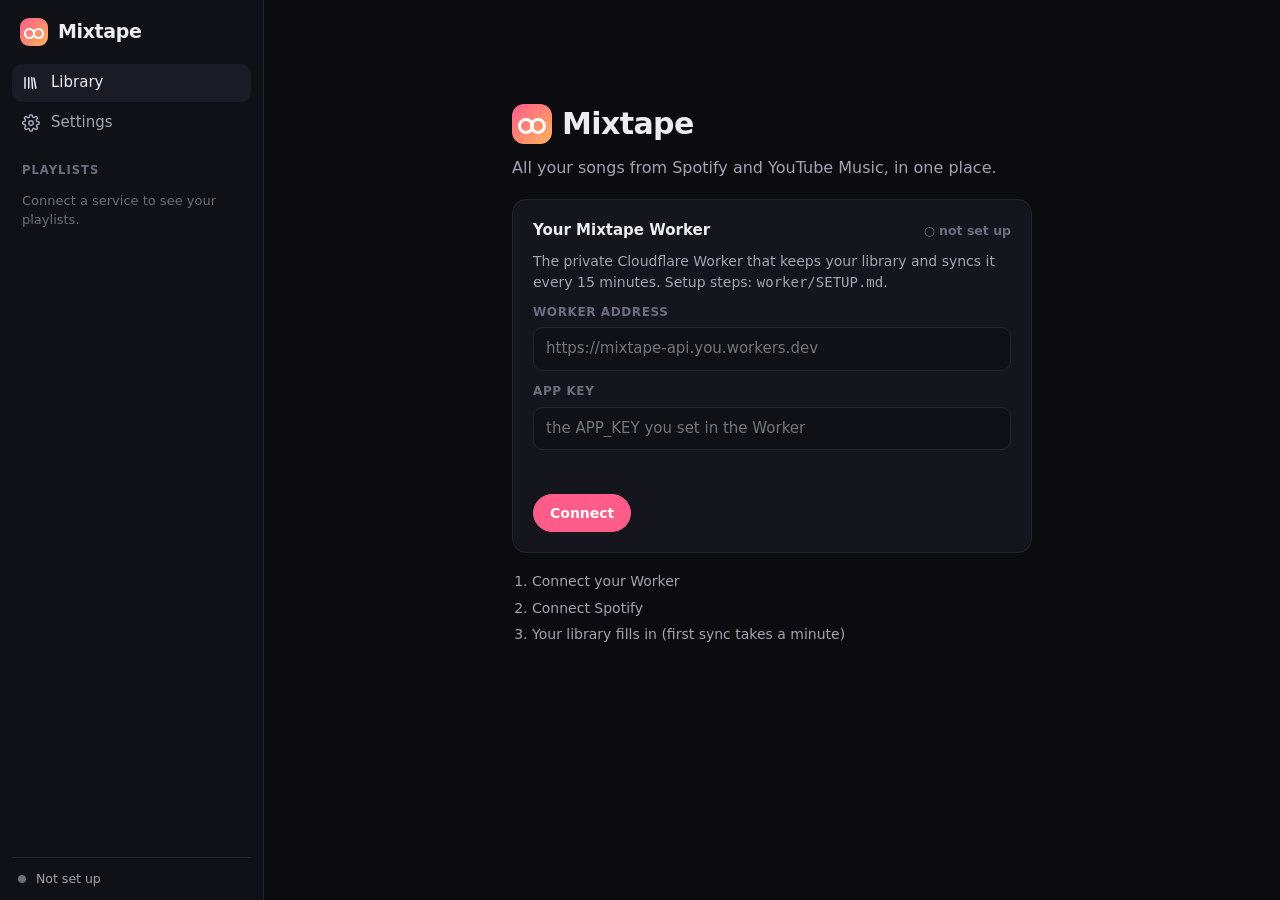
==== index.html @ 329425df "Add Mixtape: Spotify library sync with search and filters" ====
<!DOCTYPE html>
<html lang="en" data-theme="dark">
<head>
<meta charset="utf-8">
<meta name="viewport" content="width=device-width, initial-scale=1, viewport-fit=cover">
<meta name="theme-color" content="#0b0b10">
<title>Mixtape</title>
<link rel="icon" href="data:image/svg+xml,%3Csvg xmlns='http://www.w3.org/2000/svg' viewBox='0 0 64 64'%3E%3Crect width='64' height='64' rx='16' fill='%23ff5c8a'/%3E%3Ccircle cx='22' cy='34' r='8' fill='none' stroke='%23fff' stroke-width='5'/%3E%3Ccircle cx='42' cy='34' r='8' fill='none' stroke='%23fff' stroke-width='5'/%3E%3C/svg%3E">
<link rel="stylesheet" href="css/app.css">
</head>
<body>
<div id="app">
  <header class="mtop">
    <button class="iconbtn" data-act="drawer" aria-label="Menu"><svg class="i" viewBox="0 0 24 24"><path d="M4 7h16M4 12h16M4 17h16"/></svg></button>
    <div class="brand"><span class="logo"></span>Mixtape</div>
    <span class="grow"></span>
    <span id="syncDotM" class="syncdot"></span>
  </header>
  <div class="scrim" data-act="drawer"></div>
  <aside id="side"></aside>
  <main id="main"></main>
</div>
<div id="toast" role="status"></div>
<script type="module" src="js/app.js"></script>
</body>
</html>
---- css/app.css ----
/* Mixtape — one stylesheet. Dark by default, light via [data-theme=light]. */
:root{
  --bg:#0b0b10;--bg2:#101017;--panel:#15151d;--panel2:#1b1b25;--line:#24242f;--line2:#30303d;
  --text:#ececf1;--dim:#a3a3b2;--faint:#6d6d7e;--acc:#ff5c8a;--acc2:#ffb35c;--accbg:rgba(255,92,138,.12);
  --sp:#1ed760;--yt:#ff3d3d;--ok:#4ade80;--warn:#fbbf24;--err:#f87171;
  --r:14px;--r2:10px;--shadow:0 10px 40px rgba(0,0,0,.45);
  --font:ui-sans-serif,system-ui,-apple-system,"Segoe UI",Roboto,"Helvetica Neue",Arial,sans-serif;
  --mono:ui-monospace,"SF Mono","JetBrains Mono",Menlo,Consolas,monospace;
  --row:58px;--side:264px;
}
[data-theme=light]{
  --bg:#f6f6f9;--bg2:#efeff4;--panel:#fff;--panel2:#f3f3f7;--line:#e5e5ec;--line2:#d6d6e0;
  --text:#15151d;--dim:#55556a;--faint:#8b8b9c;--accbg:rgba(255,92,138,.1);--shadow:0 10px 40px rgba(20,20,40,.12);
}
*{box-sizing:border-box;margin:0}
html,body{height:100%}
body{background:var(--bg);color:var(--text);font:15px/1.45 var(--font);-webkit-font-smoothing:antialiased;overflow:hidden}
button,input,select{font:inherit;color:inherit}
a{color:inherit;text-decoration:none}
.i{width:18px;height:18px;fill:none;stroke:currentColor;stroke-width:2;stroke-linecap:round;stroke-linejoin:round;flex:none}
.grow{flex:1}
.muted{color:var(--dim)}.faint{color:var(--faint)}.mono{font-family:var(--mono)}

/* ---------- layout ---------- */
#app{display:grid;grid-template-columns:var(--side) 1fr;height:100vh;height:100dvh}
aside{background:var(--bg2);border-right:1px solid var(--line);display:flex;flex-direction:column;min-height:0;padding:18px 12px 12px}
main{min-width:0;min-height:0;display:flex;flex-direction:column;overflow:hidden}
.mtop{display:none}
.brand{display:flex;align-items:center;gap:10px;font-weight:800;font-size:19px;letter-spacing:-.02em;padding:0 8px 18px}
.logo{width:28px;height:28px;border-radius:9px;background:linear-gradient(135deg,var(--acc),var(--acc2));position:relative;flex:none}
.logo::before,.logo::after{content:"";position:absolute;top:10px;width:7px;height:7px;border:2.5px solid #fff;border-radius:50%}
.logo::before{left:4px}.logo::after{right:4px}

.nav{display:flex;flex-direction:column;gap:2px}
.nav a,.pl a{display:flex;align-items:center;gap:11px;padding:8px 10px;border-radius:var(--r2);color:var(--dim);font-weight:500;min-width:0}
.nav a:hover,.pl a:hover{background:var(--panel);color:var(--text)}
.nav a.on,.pl a.on{background:var(--panel2);color:var(--text)}
.nav a .n{margin-left:auto;font:12px var(--mono);color:var(--faint)}
.sechead{display:flex;align-items:center;gap:8px;margin:20px 10px 8px;font-size:11.5px;font-weight:700;letter-spacing:.09em;text-transform:uppercase;color:var(--faint)}
.plfilter{margin:0 4px 8px;padding:7px 10px;border-radius:9px;background:var(--panel);border:1px solid var(--line);outline:none;font-size:13.5px;width:calc(100% - 8px)}
.plfilter:focus{border-color:var(--line2)}
.pl{flex:1;overflow:auto;min-height:0;display:flex;flex-direction:column;gap:1px;margin:0 -4px;padding:0 4px}
.pl a{padding:6px 8px}
.pl .nm{white-space:nowrap;overflow:hidden;text-overflow:ellipsis;font-size:14px}
.thumb{width:34px;height:34px;border-radius:7px;background:var(--panel2) center/cover;flex:none;display:grid;place-items:center;color:var(--faint)}
.thumb.liked{background:linear-gradient(135deg,#6d4aff,#ff5c8a);color:#fff}
.src{width:8px;height:8px;border-radius:50%;flex:none;margin-left:auto}
.src.spotify{background:var(--sp)}.src.youtube{background:var(--yt)}
.sidefoot{border-top:1px solid var(--line);margin-top:10px;padding:12px 6px 0;display:flex;align-items:center;gap:10px;font-size:12.5px}
.syncdot{width:8px;height:8px;border-radius:50%;background:var(--faint);flex:none}
.syncdot.ok{background:var(--ok)}.syncdot.busy{background:var(--acc2);animation:pulse 1s infinite}.syncdot.err{background:var(--err)}
@keyframes pulse{50%{opacity:.35}}

/* ---------- page head ---------- */
.page{display:flex;flex-direction:column;min-height:0;flex:1}
.hero{display:flex;gap:22px;align-items:flex-end;padding:30px 32px 20px;background:linear-gradient(180deg,var(--hero,rgba(255,92,138,.16)),transparent)}
.hero .cover{width:132px;height:132px;border-radius:16px;background:var(--panel2) center/cover;box-shadow:var(--shadow);flex:none;display:grid;place-items:center}
.hero .cover.liked{background:linear-gradient(135deg,#6d4aff,#ff5c8a)}
.hero .cover .i{width:48px;height:48px;color:#fff}
.hero .kicker{font-size:12px;font-weight:700;letter-spacing:.1em;text-transform:uppercase;color:var(--dim)}
.hero h1{font-size:clamp(26px,4vw,44px);letter-spacing:-.03em;line-height:1.05;margin:6px 0 8px;font-weight:800}
.hero .meta{color:var(--dim);font-size:14px;display:flex;gap:8px;flex-wrap:wrap;align-items:center}
.badge{display:inline-flex;align-items:center;gap:6px;padding:3px 9px;border-radius:99px;font-size:12px;font-weight:600;background:var(--panel2);border:1px solid var(--line)}
.badge.spotify{color:var(--sp)}.badge.youtube{color:var(--yt)}

/* ---------- toolbar ---------- */
.tools{display:flex;gap:10px;align-items:center;flex-wrap:wrap;padding:0 32px 14px}
.search{display:flex;align-items:center;gap:8px;background:var(--panel);border:1px solid var(--line);border-radius:99px;padding:0 14px;height:38px;min-width:220px;flex:1;max-width:420px}
.search:focus-within{border-color:var(--line2)}
.search input{background:none;border:0;outline:none;flex:1;min-width:0}
.chips{display:flex;gap:6px;flex-wrap:wrap}
.chip{height:34px;padding:0 13px;border-radius:99px;background:var(--panel);border:1px solid var(--line);cursor:pointer;font-size:13.5px;font-weight:500;color:var(--dim);display:inline-flex;align-items:center;gap:7px}
.chip:hover{color:var(--text)}
.chip.on{background:var(--text);color:var(--bg);border-color:var(--text)}
select.chip{appearance:none;padding-right:28px;background-image:linear-gradient(45deg,transparent 50%,currentColor 50%),linear-gradient(135deg,currentColor 50%,transparent 50%);background-position:calc(100% - 15px) 15px,calc(100% - 10px) 15px;background-size:5px 5px;background-repeat:no-repeat}
select.chip option{background:var(--panel);color:var(--text)}
.count{font:12.5px var(--mono);color:var(--faint);margin-left:auto}

/* ---------- track list ---------- */
.list{flex:1;overflow:auto;min-height:0;position:relative;padding:0 20px 28px}
.thead,.row{display:grid;grid-template-columns:40px minmax(0,2.2fr) minmax(0,1.3fr) 110px 70px 64px 40px;align-items:center;gap:12px;padding:0 12px}
.thead{position:sticky;top:0;z-index:2;height:36px;background:var(--bg);border-bottom:1px solid var(--line);font-size:12px;font-weight:600;letter-spacing:.06em;text-transform:uppercase;color:var(--faint)}
.thead button{background:none;border:0;cursor:pointer;color:inherit;font:inherit;letter-spacing:inherit;text-transform:inherit;text-align:left;padding:0;display:flex;gap:4px;align-items:center}
.thead button.on{color:var(--text)}
.rows{position:relative}
.row{position:absolute;left:0;right:0;height:var(--row);border-radius:var(--r2);color:var(--dim);font-size:14px}
.row:hover{background:var(--panel)}
.row .idx{font:13px var(--mono);color:var(--faint);text-align:right}
.row .t{display:flex;align-items:center;gap:12px;min-width:0}
.row .art{width:42px;height:42px;border-radius:8px;background:var(--panel2) center/cover;flex:none}
.row .tt{min-width:0}
.row .ti{color:var(--text);font-weight:500;white-space:nowrap;overflow:hidden;text-overflow:ellipsis}
.row .ar,.row .al{white-space:nowrap;overflow:hidden;text-overflow:ellipsis;font-size:13.5px}
.row .dur,.row .add{font:12.5px var(--mono)}
.row .srcs{display:flex;gap:5px}
.pill{width:22px;height:22px;border-radius:7px;display:grid;place-items:center;font-size:10.5px;font-weight:800;color:#0b0b10}
.pill.spotify{background:var(--sp)}.pill.youtube{background:var(--yt);color:#fff}
.row .go{opacity:0;justify-self:end;width:32px;height:32px;border-radius:9px;display:grid;place-items:center;color:var(--dim)}
.row:hover .go{opacity:1}.row .go:hover{background:var(--panel2);color:var(--text)}
.empty{padding:70px 20px;text-align:center;color:var(--dim)}
.empty h3{color:var(--text);font-size:18px;margin-bottom:6px}

/* ---------- cards / settings ---------- */
.wrap{padding:30px 32px 40px;overflow:auto;flex:1}
.wrap h2{font-size:28px;letter-spacing:-.03em;margin-bottom:4px}
.grid{display:grid;grid-template-columns:repeat(auto-fit,minmax(320px,1fr));gap:16px;margin-top:22px;align-items:start}
.card{background:var(--panel);border:1px solid var(--line);border-radius:var(--r);padding:20px}
.card h3{font-size:15px;display:flex;align-items:center;gap:10px;margin-bottom:10px}
.card p{color:var(--dim);font-size:14px}
.field{display:flex;flex-direction:column;gap:6px;margin:12px 0}
.field label{font-size:12px;font-weight:600;color:var(--faint);letter-spacing:.05em;text-transform:uppercase}
.field input{background:var(--bg2);border:1px solid var(--line);border-radius:10px;padding:10px 12px;outline:none}
.field input:focus{border-color:var(--acc)}
.btn{height:38px;padding:0 16px;border-radius:99px;border:1px solid var(--line2);background:var(--panel2);cursor:pointer;font-weight:600;font-size:14px;display:inline-flex;align-items:center;gap:8px}
.btn:hover{border-color:var(--faint)}
.btn.pri{background:var(--acc);border-color:var(--acc);color:#fff}
.btn.sp{background:var(--sp);border-color:var(--sp);color:#0b0b10}
.btn.danger{color:var(--err)}
.btn:disabled{opacity:.5;cursor:default}
.btns{display:flex;gap:8px;flex-wrap:wrap;margin-top:14px}
.status{display:inline-flex;align-items:center;gap:7px;font-size:12.5px;font-weight:600;margin-left:auto}
.status.on{color:var(--ok)}.status.off{color:var(--faint)}.status.bad{color:var(--err)}
.log{font:12.5px var(--mono);color:var(--dim);display:flex;flex-direction:column;gap:6px;max-height:260px;overflow:auto}
.log span{color:var(--faint);margin-right:8px}
.steps{padding-left:20px;color:var(--dim);font-size:14px;display:flex;flex-direction:column;gap:6px;margin:6px 0 4px}
.onb{max-width:560px;margin:8vh auto;padding:0 20px}
.onb .brand{font-size:30px;padding:0 0 10px}
.onb .logo{width:40px;height:40px;border-radius:12px}
.onb .logo::before,.onb .logo::after{top:14px;width:10px;height:10px;border-width:3px}
.onb .logo::before{left:6px}.onb .logo::after{right:6px}
.err{color:var(--err);font-size:13px;min-height:18px}
.progress{height:4px;border-radius:9px;background:var(--panel2);overflow:hidden;margin-top:12px}
.progress i{display:block;height:100%;width:40%;background:linear-gradient(90deg,var(--acc),var(--acc2));animation:slide 1.2s infinite ease-in-out}
@keyframes slide{0%{transform:translateX(-100%)}100%{transform:translateX(250%)}}

#toast{position:fixed;left:50%;bottom:26px;transform:translate(-50%,20px);opacity:0;background:var(--text);color:var(--bg);padding:10px 16px;border-radius:99px;font-size:14px;font-weight:600;transition:.2s;pointer-events:none;z-index:60;max-width:90vw}
#toast.on{opacity:1;transform:translate(-50%,0)}

/* ---------- phone ---------- */
@media (max-width:860px){
  #app{grid-template-columns:1fr;grid-template-rows:auto 1fr}
  .mtop{display:flex;align-items:center;gap:10px;padding:10px 14px;padding-top:max(10px,env(safe-area-inset-top));border-bottom:1px solid var(--line);background:var(--bg2)}
  .mtop .brand{padding:0;font-size:17px}.mtop .logo{width:24px;height:24px}
  .mtop .logo::before,.mtop .logo::after{top:8px;width:6px;height:6px;border-width:2px}
  .iconbtn{width:38px;height:38px;border-radius:10px;border:1px solid var(--line);background:var(--panel);display:grid;place-items:center;cursor:pointer}
  aside{position:fixed;inset:0 auto 0 0;width:min(300px,86vw);z-index:40;transform:translateX(-105%);transition:transform .22s;padding-top:max(18px,env(safe-area-inset-top))}
  #app.drawer aside{transform:none;box-shadow:var(--shadow)}
  .scrim{position:fixed;inset:0;background:rgba(0,0,0,.5);z-index:39;opacity:0;pointer-events:none;transition:.2s}
  #app.drawer .scrim{opacity:1;pointer-events:auto}
  .hero{padding:20px 16px 14px;gap:14px}.hero .cover{width:88px;height:88px;border-radius:12px}
  .tools{padding:0 16px 12px}.search{max-width:none;min-width:100%}
  .list{padding:0 6px 20px}
  .thead{display:none}
  .row{grid-template-columns:minmax(0,1fr) auto auto;gap:10px;padding:0 10px}
  .row .idx,.row .al,.row .add{display:none}
  .row .dur{display:none}
  .row .go{opacity:1}
  .wrap{padding:20px 16px 30px}
}
@media (min-width:861px){.scrim{display:none}}
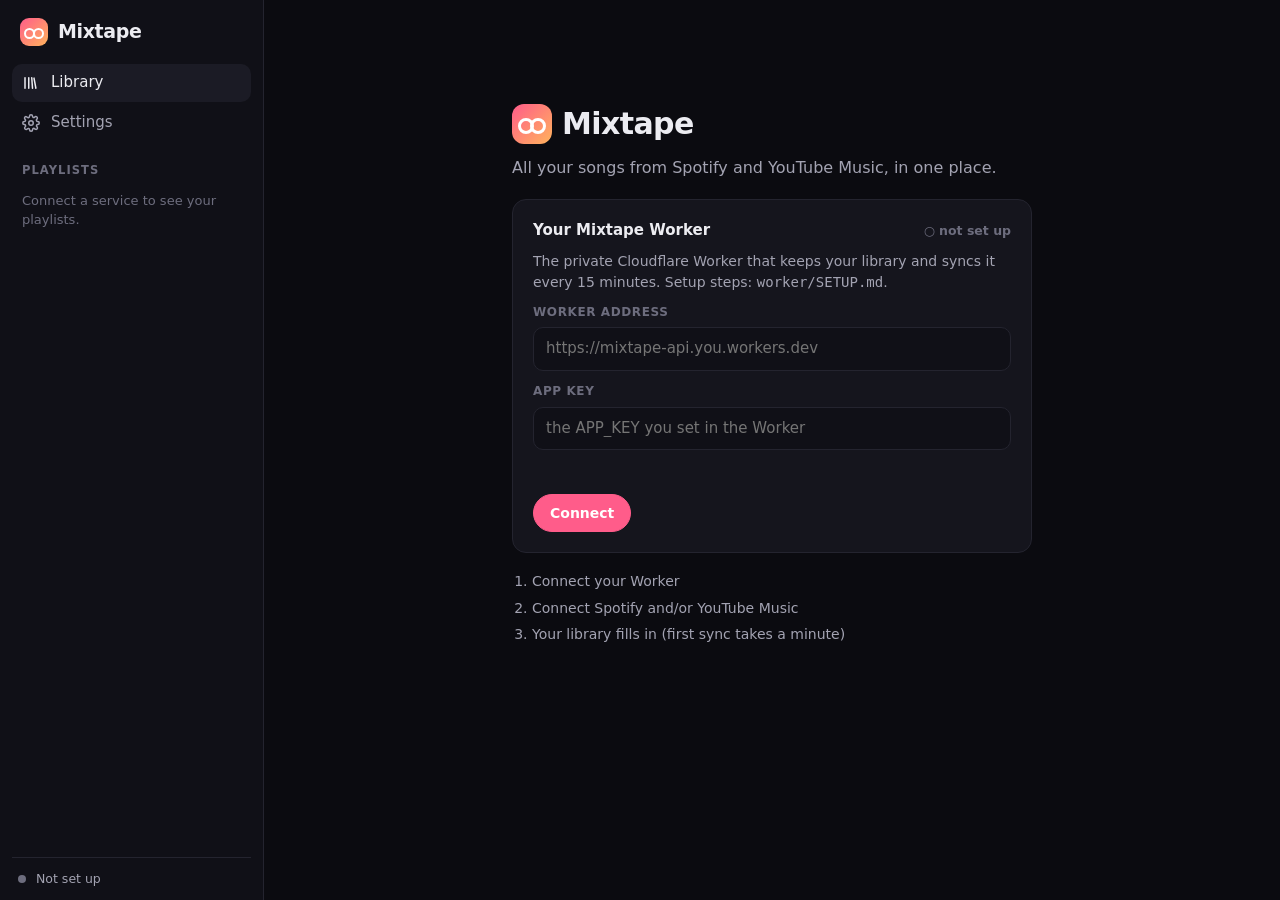
==== commit 643f7b23: "Play YouTube Music songs inside the app, with mixed queues" ====
--- a/index.html
+++ b/index.html
@@ -19,6 +19,8 @@
   <div class="scrim" data-act="drawer"></div>
   <aside id="side"></aside>
   <main id="main"></main>
+  <div id="ytbox" hidden><div id="ytframe"></div></div>
+  <footer id="player" hidden></footer>
 </div>
 <div id="toast" role="status"></div>
 <script type="module" src="js/app.js"></script>
--- a/css/app.css
+++ b/css/app.css
@@ -22,7 +22,7 @@
 .muted{color:var(--dim)}.faint{color:var(--faint)}.mono{font-family:var(--mono)}
 
 /* ---------- layout ---------- */
-#app{display:grid;grid-template-columns:var(--side) 1fr;height:100vh;height:100dvh}
+#app{display:grid;grid-template-columns:var(--side) 1fr;grid-template-rows:minmax(0,1fr) auto;height:100vh;height:100dvh}
 aside{background:var(--bg2);border-right:1px solid var(--line);display:flex;flex-direction:column;min-height:0;padding:18px 12px 12px}
 main{min-width:0;min-height:0;display:flex;flex-direction:column;overflow:hidden}
 .mtop{display:none}
@@ -41,6 +41,7 @@
 .plfilter:focus{border-color:var(--line2)}
 .pl{flex:1;overflow:auto;min-height:0;display:flex;flex-direction:column;gap:1px;margin:0 -4px;padding:0 4px}
 .pl a{padding:6px 8px}
+.followed a{opacity:.72}.followed a:hover,.followed a.on{opacity:1}
 .pl .nm{white-space:nowrap;overflow:hidden;text-overflow:ellipsis;font-size:14px}
 .thumb{width:34px;height:34px;border-radius:7px;background:var(--panel2) center/cover;flex:none;display:grid;place-items:center;color:var(--faint)}
 .thumb.liked{background:linear-gradient(135deg,#6d4aff,#ff5c8a);color:#fff}
@@ -99,6 +100,49 @@
 .row:hover .go{opacity:1}.row .go:hover{background:var(--panel2);color:var(--text)}
 .empty{padding:70px 20px;text-align:center;color:var(--dim)}
 .empty h3{color:var(--text);font-size:18px;margin-bottom:6px}
+
+/* playing row + play-on-hover */
+.row{cursor:pointer}
+.row .idx{position:relative;display:grid;justify-items:end;align-items:center}
+.row .idx .i{display:none;width:15px;height:15px;color:var(--text)}
+.row:hover .idx .n{display:none}.row:hover .idx .i{display:block}
+.row.now .ti{color:var(--acc)}
+.row.now:hover .idx .eq{display:none}
+.eq{display:inline-flex;gap:2px;align-items:flex-end;height:14px}
+.eq i{width:3px;background:var(--acc);border-radius:2px;animation:eq .9s infinite ease-in-out}
+.eq i:nth-child(2){animation-delay:-.3s}.eq i:nth-child(3){animation-delay:-.6s}
+@keyframes eq{0%,100%{height:4px}50%{height:14px}}
+
+/* ---------- player bar ---------- */
+#player{grid-column:1/-1;display:grid;grid-template-columns:minmax(0,1fr) minmax(0,1.4fr) minmax(0,1fr);gap:18px;align-items:center;
+  padding:10px 18px;padding-bottom:max(10px,env(safe-area-inset-bottom));background:var(--bg2);border-top:1px solid var(--line);z-index:5}
+#player[hidden]{display:none}
+.pnow{display:flex;align-items:center;gap:12px;min-width:0}
+.pnow .art{width:52px;height:52px;border-radius:9px;background:var(--panel2) center/cover;flex:none;box-shadow:0 4px 14px rgba(0,0,0,.3)}
+.pnow .tt{min-width:0}.pnow .ti{font-weight:600;white-space:nowrap;overflow:hidden;text-overflow:ellipsis}
+.pnow .ar{color:var(--dim);font-size:13px;white-space:nowrap;overflow:hidden;text-overflow:ellipsis}
+.pmid{display:flex;flex-direction:column;align-items:center;gap:4px}
+.pbtns{display:flex;align-items:center;gap:14px}
+.pb{width:36px;height:36px;border-radius:50%;border:0;background:none;color:var(--dim);cursor:pointer;display:grid;place-items:center}
+.pb:hover{color:var(--text)}
+.pb.big{width:42px;height:42px;background:var(--text);color:var(--bg)}.pb.big:hover{transform:scale(1.05);color:var(--bg)}
+.pb.big .i{width:20px;height:20px}
+.pbar{display:flex;align-items:center;gap:10px;width:100%;max-width:560px;font-size:11.5px;color:var(--faint)}
+.pbar input{flex:1}
+input[type=range]{-webkit-appearance:none;appearance:none;height:4px;border-radius:9px;background:var(--line2);cursor:pointer;accent-color:var(--acc)}
+input[type=range]::-webkit-slider-thumb{-webkit-appearance:none;width:12px;height:12px;border-radius:50%;background:var(--text)}
+input[type=range]::-moz-range-thumb{width:12px;height:12px;border:0;border-radius:50%;background:var(--text)}
+input[type=range]::-moz-range-progress{background:var(--acc);height:4px;border-radius:9px}
+.pright{display:flex;align-items:center;justify-content:flex-end;gap:16px;color:var(--dim);font-size:12.5px;min-width:0}
+.pdev{display:flex;align-items:center;gap:6px;min-width:0}.pdev span{white-space:nowrap;overflow:hidden;text-overflow:ellipsis}
+.pvol{display:flex;align-items:center;gap:8px}.pvol input{width:100px}
+
+/* YouTube video window (YouTube's rules: visible, at least 200×200) */
+#ytbox{position:fixed;right:18px;bottom:96px;width:356px;height:200px;border-radius:14px;overflow:hidden;background:#000;box-shadow:var(--shadow);z-index:30;border:1px solid var(--line2);transition:width .2s,height .2s}
+#ytbox.big{width:640px;height:360px}
+#ytbox[hidden]{display:none}
+body.yt .list{padding-bottom:230px}
+#ytbox iframe,#ytframe{width:100%;height:100%;display:block;border:0}
 
 /* ---------- cards / settings ---------- */
 .wrap{padding:30px 32px 40px;overflow:auto;flex:1}
@@ -135,10 +179,23 @@
 
 #toast{position:fixed;left:50%;bottom:26px;transform:translate(-50%,20px);opacity:0;background:var(--text);color:var(--bg);padding:10px 16px;border-radius:99px;font-size:14px;font-weight:600;transition:.2s;pointer-events:none;z-index:60;max-width:90vw}
 #toast.on{opacity:1;transform:translate(-50%,0)}
+body.playing #toast{bottom:100px}
 
 /* ---------- phone ---------- */
 @media (max-width:860px){
-  #app{grid-template-columns:1fr;grid-template-rows:auto 1fr}
+  #app{grid-template-columns:1fr;grid-template-rows:auto minmax(0,1fr) auto}
+  #player{grid-template-columns:minmax(0,1fr) auto;gap:10px;padding:8px 12px;padding-bottom:max(8px,env(safe-area-inset-bottom));position:relative}
+  #player .pmid{display:contents}
+  #player .pbar{position:absolute;left:0;right:0;top:-2px;max-width:none;gap:0}
+  #player .pbar span{display:none}
+  #player .pbar input{height:3px;border-radius:0}
+  #player .pbtns{gap:4px}
+  #player .pb:first-child{display:none}
+  #player .pright{display:none}
+  .pnow .art{width:44px;height:44px}
+  #ytbox,#ytbox.big{left:0;right:0;width:auto;height:auto;aspect-ratio:16/9;min-height:200px;bottom:calc(61px + env(safe-area-inset-bottom));border-radius:0;border-left:0;border-right:0}
+  #player{min-height:61px}
+  body.yt .list{padding-bottom:calc(56vw + 30px)}
   .mtop{display:flex;align-items:center;gap:10px;padding:10px 14px;padding-top:max(10px,env(safe-area-inset-top));border-bottom:1px solid var(--line);background:var(--bg2)}
   .mtop .brand{padding:0;font-size:17px}.mtop .logo{width:24px;height:24px}
   .mtop .logo::before,.mtop .logo::after{top:8px;width:6px;height:6px;border-width:2px}
